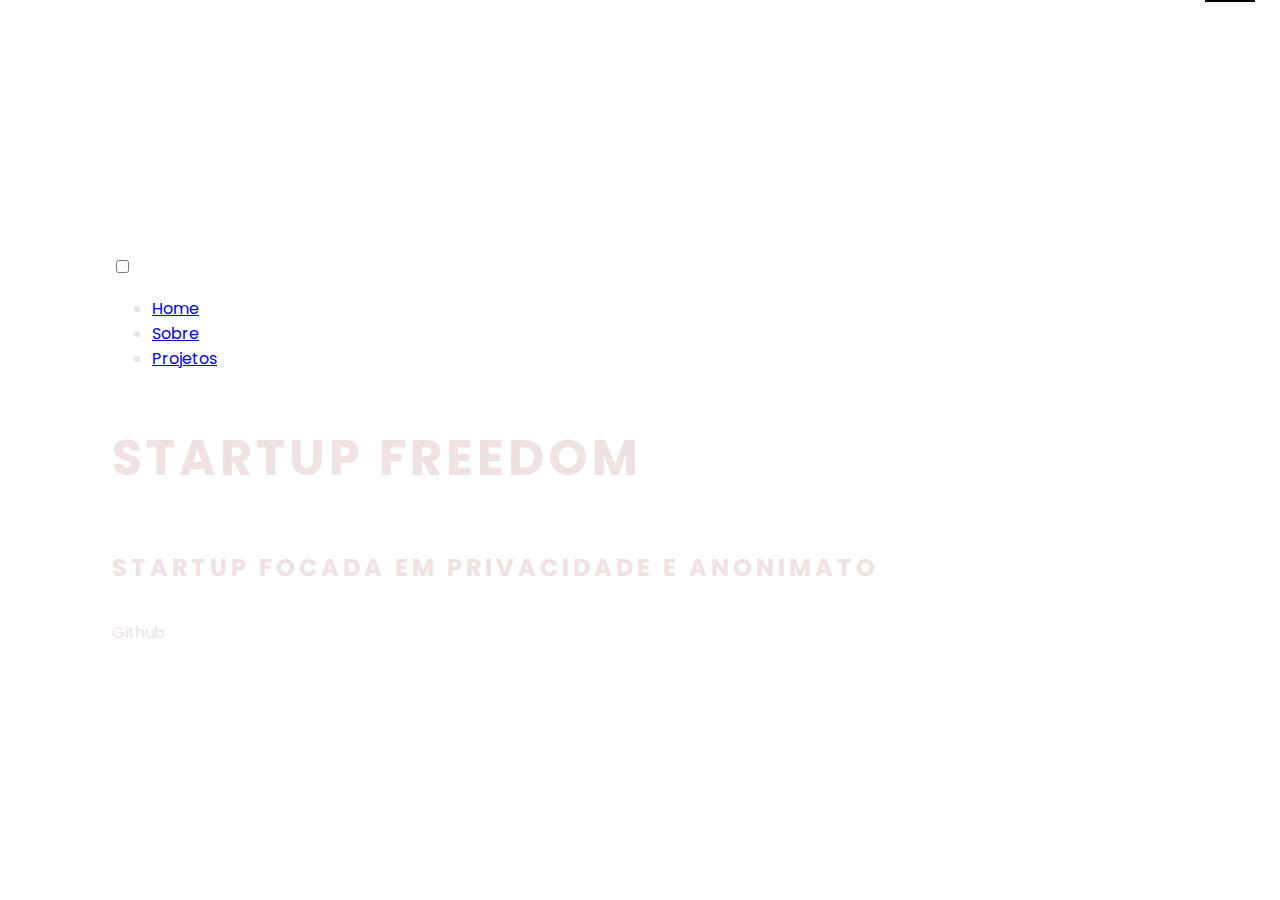
==== index.html @ 293ae9ef "Add files via upload" ====
<!DOCTYPE html>
<html lang="en">
<head>
    <meta charset="UTF-8">
    <meta http-equiv="X-UA-Compatible" content="IE=edge">
    <meta name="viewport" content="width=device-width, initial-scale=1.0">
    <link rel="stylesheet" href="css/style.css">
    <title>Startup Freedom(#que nome generico#)</title>
</head>
<body>
    <header class="header-container">
        <div class="header">
            <div class="checkbox-container">
                <div class="checkbox-wrapper">
                    <input type="checkbox" id="toggle">
                    <label class="checkbox" for="toggle">
                        <div class="trace" ></div>
                        <div class="trace" ></div>
                        <div class="trace" ></div>
                    </label>
                    <div class="menu"></div>
                    <nav class="menu-items">
                        <ul>
                            <li>
                                <a href="#">Home</a>
                            </li>
                            <li>
                                <a href="#">Sobre</a>
                            </li>
                            <li>
                                <a href="#">Projetos</a>
                            </li>
                        </ul>
                    </nav>
                </div>
            </div>

        </div>
        <h1>Startup Freedom</h1>
        <h2>Startup focada em Privacidade e anonimato</h2>
        <div class="social-media" >Github</div>

    </header>
    <main class="container" >

    </main>
    <footer class="footer" >

    </footer>
    
</body>
</html>
---- css/style.css ----
@import url('https://fonts.googleapis.com/css2?family=Poppins:wght@100&display=swap');

body{
    margin: 0;
    padding: 0;
    font-family: 'Poppins', sans-serif;
    color: rgb(240, 226, 226);
}

.header-container {
    height: 100vh;
    width: 100vw;
    background-color: white;
    background-image: url('https://wallpaperaccess.com/full/1216317.png');
    background-repeat: no-repeat;
    background-position: center;
    display: flex;
    flex-direction: column;
    justify-content: center;
    align-items: flex-start;
    box-sizing: border-box;
    padding: 0 112px;
    position: relative;
}

h1{
    font-size: 50px;
    text-transform: uppercase;
    letter-spacing: 4px;
}

h2{
    text-transform: uppercase;
    letter-spacing: 4px;
}

.social-media{
    margin-top: 1rem;
    display: flex;
}

.social-media a{
    text-decoration: none;
    color: rgb(247, 236, 236);
    padding: 1rem 4rem;
    border: 1px solid black;
    min-width: 4rem;
    display: flex;
    align-items: center;
    justify-content: center;
    transition: .5s ease-in-out;
}

a:hover{
    background-color: white;
}

.checkbox {
    height: 100px;
    width: 100px;
    position: absolute;
    right: 0;
    top: 0;
    display: flex;
    justify-content: center;
    cursor: pointer;
    z-index: 9999;
    transition: 300ms ease-in-out;
}

.checkbox .trace{
    width: 50px;
    height: 2px;
    background-color: black;
    position: absolute;
    border-radius: 4px;
    transition: 0.5s ease-in-out;
}
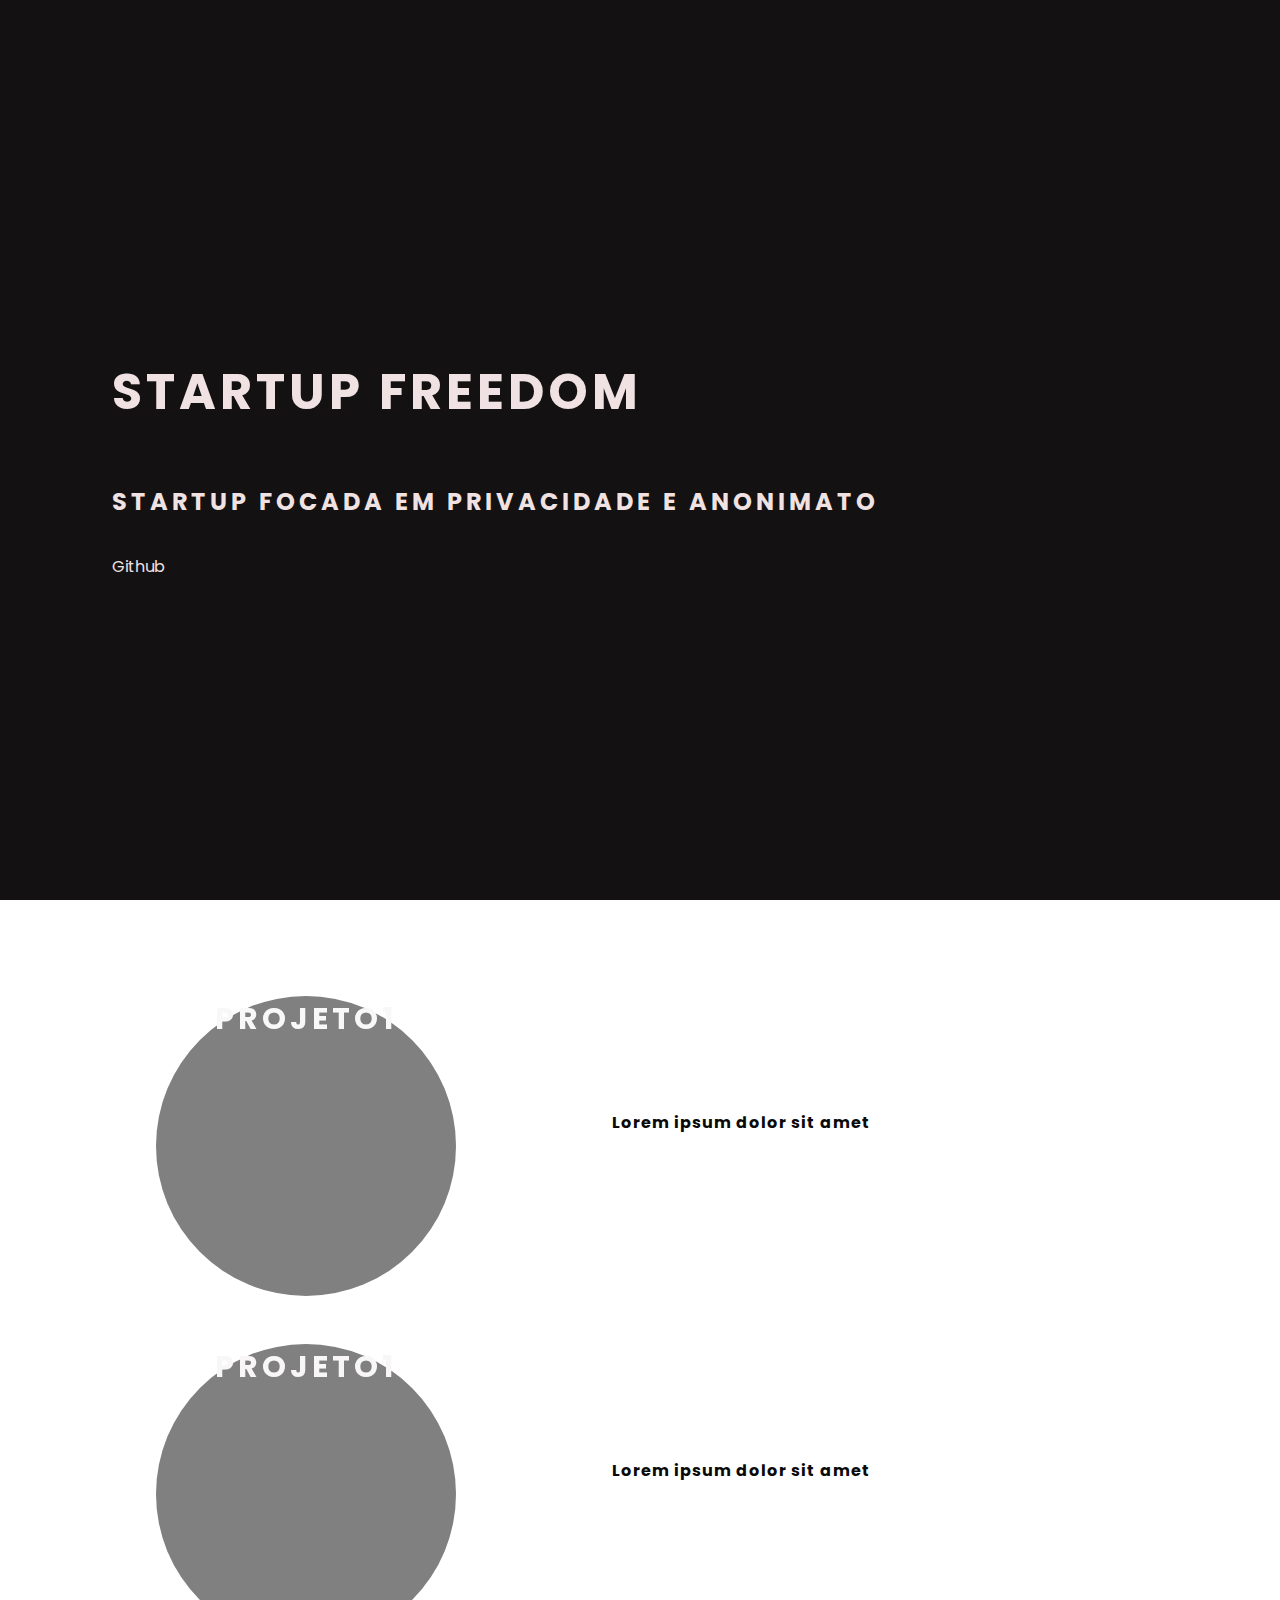
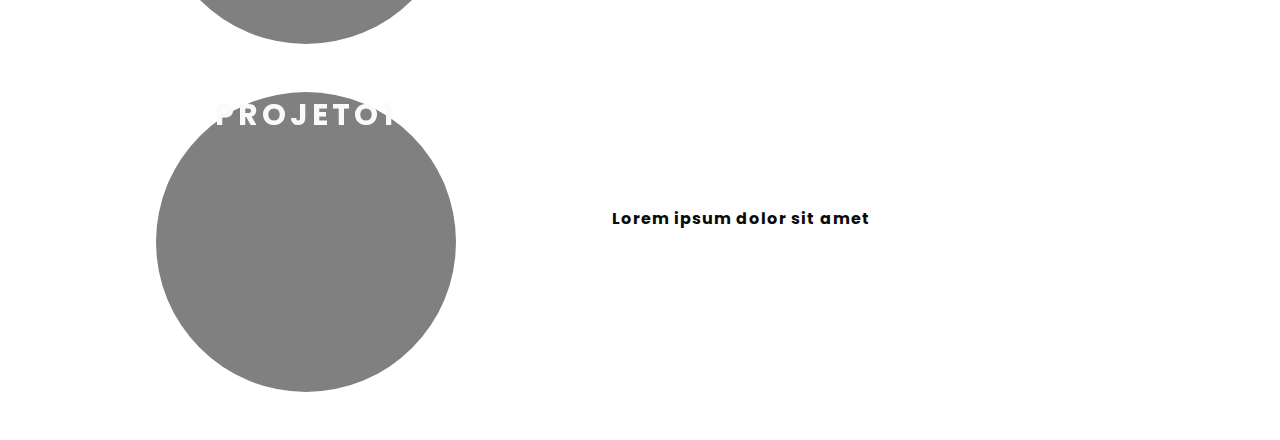
==== commit c77e469a: "Add files via upload" ====
--- a/index.html
+++ b/index.html
@@ -4,44 +4,58 @@
     <meta charset="UTF-8">
     <meta http-equiv="X-UA-Compatible" content="IE=edge">
     <meta name="viewport" content="width=device-width, initial-scale=1.0">
+    <link href="https://cdn.jsdelivr.net/npm/bootstrap@5.1.0/dist/css/bootstrap.min.css" rel="stylesheet" integrity="sha384-KyZXEAg3QhqLMpG8r+8fhAXLRk2vvoC2f3B09zVXn8CA5QIVfZOJ3BCsw2P0p/We" crossorigin="anonymous">
     <link rel="stylesheet" href="css/style.css">
-    <title>Startup Freedom(#que nome generico#)</title>
+    <title>Startup Freedom</title>
 </head>
 <body>
     <header class="header-container">
-        <div class="header">
-            <div class="checkbox-container">
-                <div class="checkbox-wrapper">
-                    <input type="checkbox" id="toggle">
-                    <label class="checkbox" for="toggle">
-                        <div class="trace" ></div>
-                        <div class="trace" ></div>
-                        <div class="trace" ></div>
-                    </label>
-                    <div class="menu"></div>
-                    <nav class="menu-items">
-                        <ul>
-                            <li>
-                                <a href="#">Home</a>
-                            </li>
-                            <li>
-                                <a href="#">Sobre</a>
-                            </li>
-                            <li>
-                                <a href="#">Projetos</a>
-                            </li>
-                        </ul>
-                    </nav>
-                </div>
-            </div>
-
-        </div>
         <h1>Startup Freedom</h1>
         <h2>Startup focada em Privacidade e anonimato</h2>
         <div class="social-media" >Github</div>
 
     </header>
     <main class="container" >
+        <div class="card-container">
+            <div class="card">
+                <div class="card-wrapper">
+                    <h2>Projeto1</h2>
+
+                </div>
+
+            </div>
+            <div class="card-text">
+                Lorem ipsum dolor sit amet 
+            </div>
+   
+        </div>
+        <div class="card-container">
+            <div class="card2">
+                <div class="card-wrapper">
+                    <h2>Projeto1</h2>
+
+                </div>
+
+            </div>
+            <div class="card-text">
+                Lorem ipsum dolor sit amet 
+            </div>
+   
+        </div>
+        <div class="card-container">
+            <div class="card3">
+                <div class="card-wrapper">
+                    <h2>Projeto1</h2>
+
+                </div>
+
+            </div>
+            <div class="card-text">
+                Lorem ipsum dolor sit amet 
+            </div>
+   
+        </div>
+        
 
     </main>
     <footer class="footer" >
--- a/css/style.css
+++ b/css/style.css
@@ -10,7 +10,7 @@
 .header-container {
     height: 100vh;
     width: 100vw;
-    background-color: white;
+    background-color: rgb(19, 17, 17);
     background-image: url('https://wallpaperaccess.com/full/1216317.png');
     background-repeat: no-repeat;
     background-position: center;
@@ -43,7 +43,7 @@
     text-decoration: none;
     color: rgb(247, 236, 236);
     padding: 1rem 4rem;
-    border: 1px solid black;
+    border: 1px solid rgb(245, 240, 240);
     min-width: 4rem;
     display: flex;
     align-items: center;
@@ -75,4 +75,126 @@
     position: absolute;
     border-radius: 4px;
     transition: 0.5s ease-in-out;
-}+}
+
+
+.container {
+    height: auto;
+    width: 100%;
+    display: flex;
+    flex-direction: column;
+    justify-content: space-evenly;
+    margin: 3rem 0; 
+}
+
+.card-container {
+    display: flex;
+    justify-content: space-evenly;
+    align-items: center;
+    width: 100%;
+    height: 100%;
+    display: flex;
+}
+
+.card {
+    width: 300px;
+    height: 300px;
+    border-radius: 100%;
+    margin: 3rem 0 0 0;
+    align-items: center;
+    justify-content: center;
+    background-color: gray;
+    background-image: url(https://i.kym-cdn.com/photos/images/original/001/292/055/7b4.png);
+    background-position: center;
+    background-size: cover;
+    background-repeat: no-repeat;
+    filter: grayscale(0.5);
+    color: rgb(250, 248, 248);
+    cursor: pointer;
+    transition: 0.5s ease-in-out;
+
+}
+.card2 {
+    width: 300px;
+    height: 300px;
+    border-radius: 100%;
+    margin: 3rem 0 0 0;
+    align-items: center;
+    justify-content: center;
+    background-color: gray;
+    background-image: url(https://i.kym-cdn.com/photos/images/original/001/292/055/7b4.png);
+    background-position: center;
+    background-size: cover;
+    background-repeat: no-repeat;
+    filter: grayscale(0.5);
+    color: rgb(250, 246, 246);
+    cursor: pointer;
+    transition: 0.5s ease-in-out;
+
+}
+.card3 {
+    width: 300px;
+    height: 300px;
+    border-radius: 100%;
+    margin: 3rem 0 0 0;
+    align-items: center;
+    justify-content: center;
+    background-color: gray;
+    background-image: url(https://upload.wikimedia.org/wikipedia/commons/thumb/0/05/Ethereum_logo_2014.svg/471px-Ethereum_logo_2014.svg.png);
+    background-position: center;
+    background-size: cover;
+    background-repeat: no-repeat;
+    filter: grayscale(0.5);
+    color: rgb(252, 250, 250);
+    cursor: pointer;
+    transition: 0.5s ease-in-out;
+
+}
+.card-text {
+    width: 40%;
+    letter-spacing: 1px;
+    color: rgb(10, 10, 10);
+    font-weight: bold;
+}
+
+.card-wrapper {
+    text-align: center;
+    display: flex;
+    flex-direction: column;
+    justify-content: center;
+    align-items: center;
+    position: relative;
+}
+
+.card-wrapper::before{
+    content: "";
+    position: absolute;
+    width: 100px;
+    height: 100px;
+    border-radius: 50%;
+    display: block;
+    border: 1px solid white;
+    opacity: 0;
+    transition: 0.5s ease-in-out;
+}
+
+.card-wrapper h2{
+    font-size: 30px;
+    text-transform: uppercase;
+    letter-spacing: 4px;
+    margin: 0;
+    transition: 0.5s ease-in-out;
+}
+
+.card-wrapper p{
+    font-size: 0;
+    visibility: hidden;
+    opacity: 0;
+    font-weight: bold;
+    text-transform: uppercase;
+    transition: 0.5s ease-in-out;
+}
+.card:hover{
+    filter: unset;
+}
+
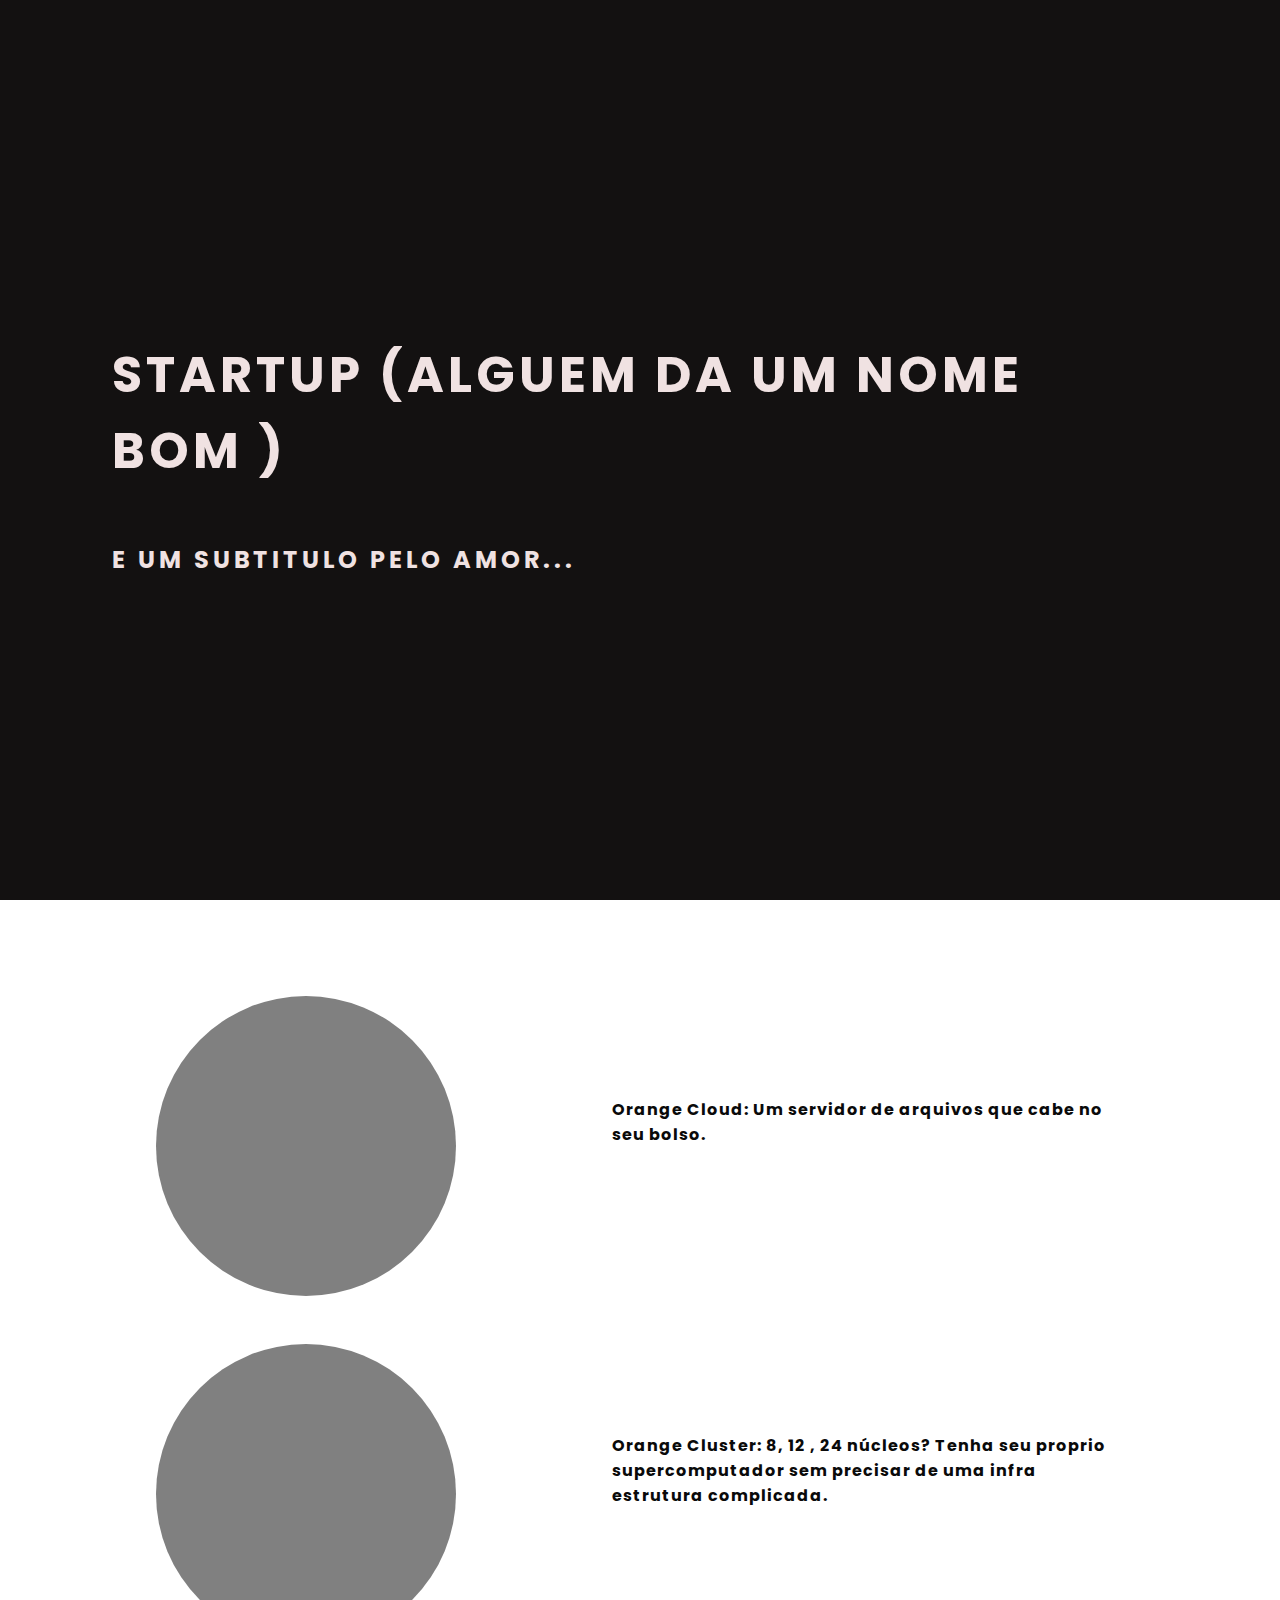
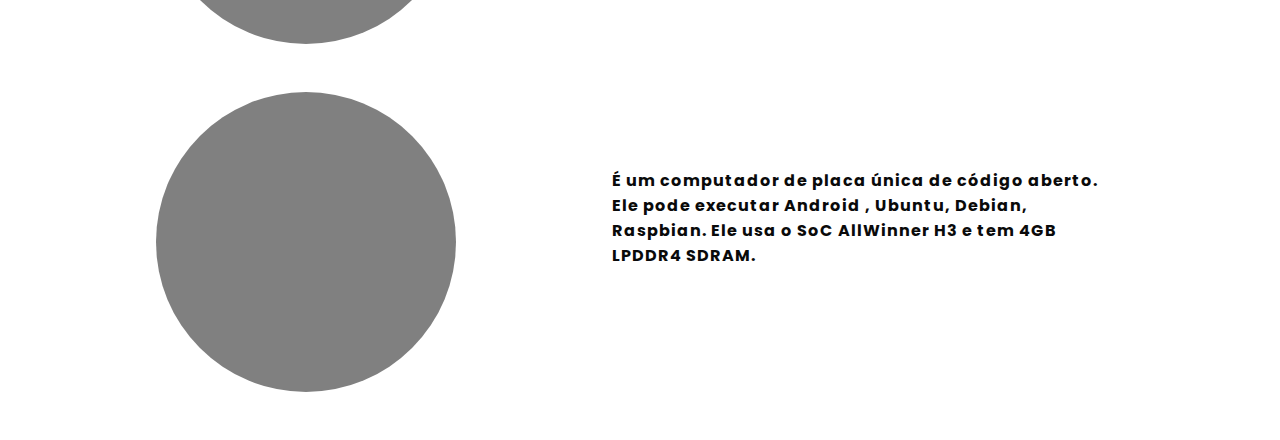
==== commit 840d4e27: "Add files via upload" ====
--- a/index.html
+++ b/index.html
@@ -10,48 +10,48 @@
 </head>
 <body>
     <header class="header-container">
-        <h1>Startup Freedom</h1>
-        <h2>Startup focada em Privacidade e anonimato</h2>
-        <div class="social-media" >Github</div>
+        <h1>Startup (alguem da um nome bom )</h1>
+        <h2>e um subtitulo pelo amor...</h2>
 
     </header>
     <main class="container" >
         <div class="card-container">
             <div class="card">
                 <div class="card-wrapper">
-                    <h2>Projeto1</h2>
+                    <h2></h2>
 
                 </div>
 
             </div>
             <div class="card-text">
-                Lorem ipsum dolor sit amet 
+                Orange Cloud: Um servidor de arquivos que cabe no seu bolso.
+
             </div>
    
         </div>
         <div class="card-container">
             <div class="card2">
                 <div class="card-wrapper">
-                    <h2>Projeto1</h2>
+                    <h2></h2>
 
                 </div>
 
             </div>
             <div class="card-text">
-                Lorem ipsum dolor sit amet 
+                Orange Cluster: 8, 12 , 24 núcleos? Tenha seu proprio supercomputador sem precisar de uma infra estrutura complicada.
             </div>
    
         </div>
         <div class="card-container">
             <div class="card3">
                 <div class="card-wrapper">
-                    <h2>Projeto1</h2>
+                    <h2></h2>
 
                 </div>
 
             </div>
             <div class="card-text">
-                Lorem ipsum dolor sit amet 
+                É um computador de placa única de código aberto. Ele pode executar Android , Ubuntu, Debian, Raspbian. Ele usa o SoC AllWinner H3 e tem 4GB LPDDR4 SDRAM.
             </div>
    
         </div>
--- a/css/style.css
+++ b/css/style.css
@@ -55,29 +55,6 @@
     background-color: white;
 }
 
-.checkbox {
-    height: 100px;
-    width: 100px;
-    position: absolute;
-    right: 0;
-    top: 0;
-    display: flex;
-    justify-content: center;
-    cursor: pointer;
-    z-index: 9999;
-    transition: 300ms ease-in-out;
-}
-
-.checkbox .trace{
-    width: 50px;
-    height: 2px;
-    background-color: black;
-    position: absolute;
-    border-radius: 4px;
-    transition: 0.5s ease-in-out;
-}
-
-
 .container {
     height: auto;
     width: 100%;
@@ -85,6 +62,7 @@
     flex-direction: column;
     justify-content: space-evenly;
     margin: 3rem 0; 
+    
 }
 
 .card-container {
@@ -104,12 +82,12 @@
     align-items: center;
     justify-content: center;
     background-color: gray;
-    background-image: url(https://i.kym-cdn.com/photos/images/original/001/292/055/7b4.png);
+    background-image: url(https://images-americanas.b2w.io/produtos/2226942383/imagens/laranja-pi-zero-set-6-orange-pi-zero-512-mb-placa-de-expansao-conjunto-de-placa-de-desenvolv/2226942383_1_large.jpg);
     background-position: center;
     background-size: cover;
     background-repeat: no-repeat;
     filter: grayscale(0.5);
-    color: rgb(250, 248, 248);
+    color: rgb(17, 17, 17);
     cursor: pointer;
     transition: 0.5s ease-in-out;
 
@@ -122,12 +100,12 @@
     align-items: center;
     justify-content: center;
     background-color: gray;
-    background-image: url(https://i.kym-cdn.com/photos/images/original/001/292/055/7b4.png);
+    background-image: url(https://miro.medium.com/max/1200/1*hLK1HuX6U4uDHLeTcX2Ufw.jpeg);
     background-position: center;
     background-size: cover;
     background-repeat: no-repeat;
     filter: grayscale(0.5);
-    color: rgb(250, 246, 246);
+    color: rgb(107, 106, 106);
     cursor: pointer;
     transition: 0.5s ease-in-out;
 
@@ -140,12 +118,12 @@
     align-items: center;
     justify-content: center;
     background-color: gray;
-    background-image: url(https://upload.wikimedia.org/wikipedia/commons/thumb/0/05/Ethereum_logo_2014.svg/471px-Ethereum_logo_2014.svg.png);
+    background-image: url(https://electropeak.com/pub/media/catalog/product/cache/fa232c603e0403143aafcf902b42df2f/_/m/_m_i_min-02-009-1.jpg);
     background-position: center;
     background-size: cover;
     background-repeat: no-repeat;
     filter: grayscale(0.5);
-    color: rgb(252, 250, 250);
+    color: rgb(14, 13, 13);
     cursor: pointer;
     transition: 0.5s ease-in-out;
 
@@ -164,6 +142,7 @@
     justify-content: center;
     align-items: center;
     position: relative;
+    font-weight: bold;
 }
 
 .card-wrapper::before{
@@ -176,6 +155,7 @@
     border: 1px solid white;
     opacity: 0;
     transition: 0.5s ease-in-out;
+    font-weight: bold;
 }
 
 .card-wrapper h2{
@@ -184,6 +164,7 @@
     letter-spacing: 4px;
     margin: 0;
     transition: 0.5s ease-in-out;
+    font-weight: bold;
 }
 
 .card-wrapper p{
@@ -193,6 +174,7 @@
     font-weight: bold;
     text-transform: uppercase;
     transition: 0.5s ease-in-out;
+    font-weight: bold;
 }
 .card:hover{
     filter: unset;
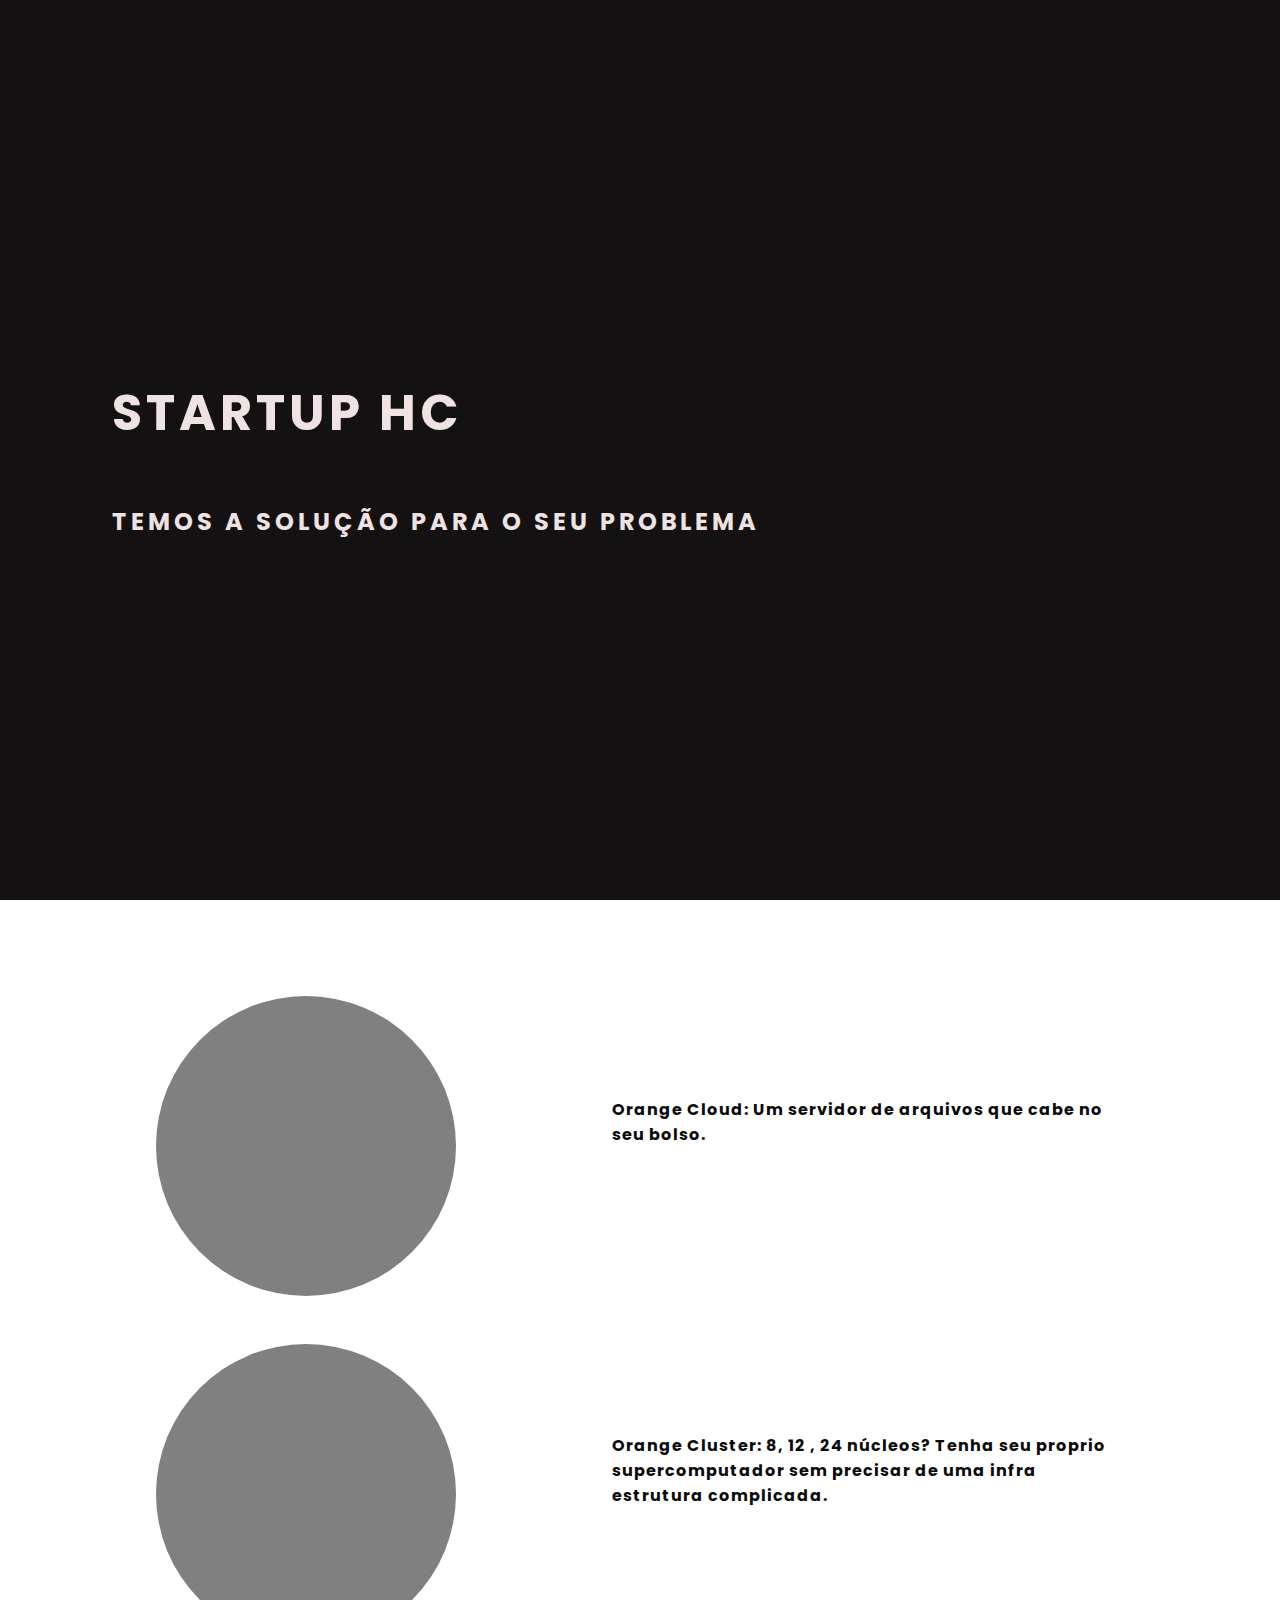
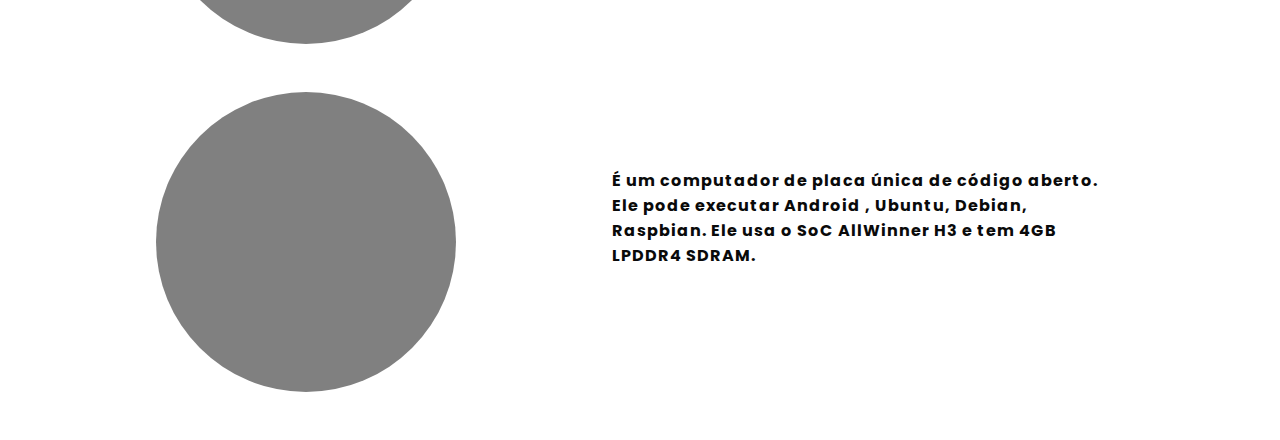
==== commit ca49575c: "Update index.html" ====
--- a/index.html
+++ b/index.html
@@ -6,12 +6,12 @@
     <meta name="viewport" content="width=device-width, initial-scale=1.0">
     <link href="https://cdn.jsdelivr.net/npm/bootstrap@5.1.0/dist/css/bootstrap.min.css" rel="stylesheet" integrity="sha384-KyZXEAg3QhqLMpG8r+8fhAXLRk2vvoC2f3B09zVXn8CA5QIVfZOJ3BCsw2P0p/We" crossorigin="anonymous">
     <link rel="stylesheet" href="css/style.css">
-    <title>Startup Freedom</title>
+    <title>Startup HC</title>
 </head>
 <body>
     <header class="header-container">
-        <h1>Startup (alguem da um nome bom )</h1>
-        <h2>e um subtitulo pelo amor...</h2>
+        <h1>Startup HC</h1>
+        <h2>Temos a solução para o seu problema</h2>
 
     </header>
     <main class="container" >
@@ -63,4 +63,4 @@
     </footer>
     
 </body>
-</html>+</html>
